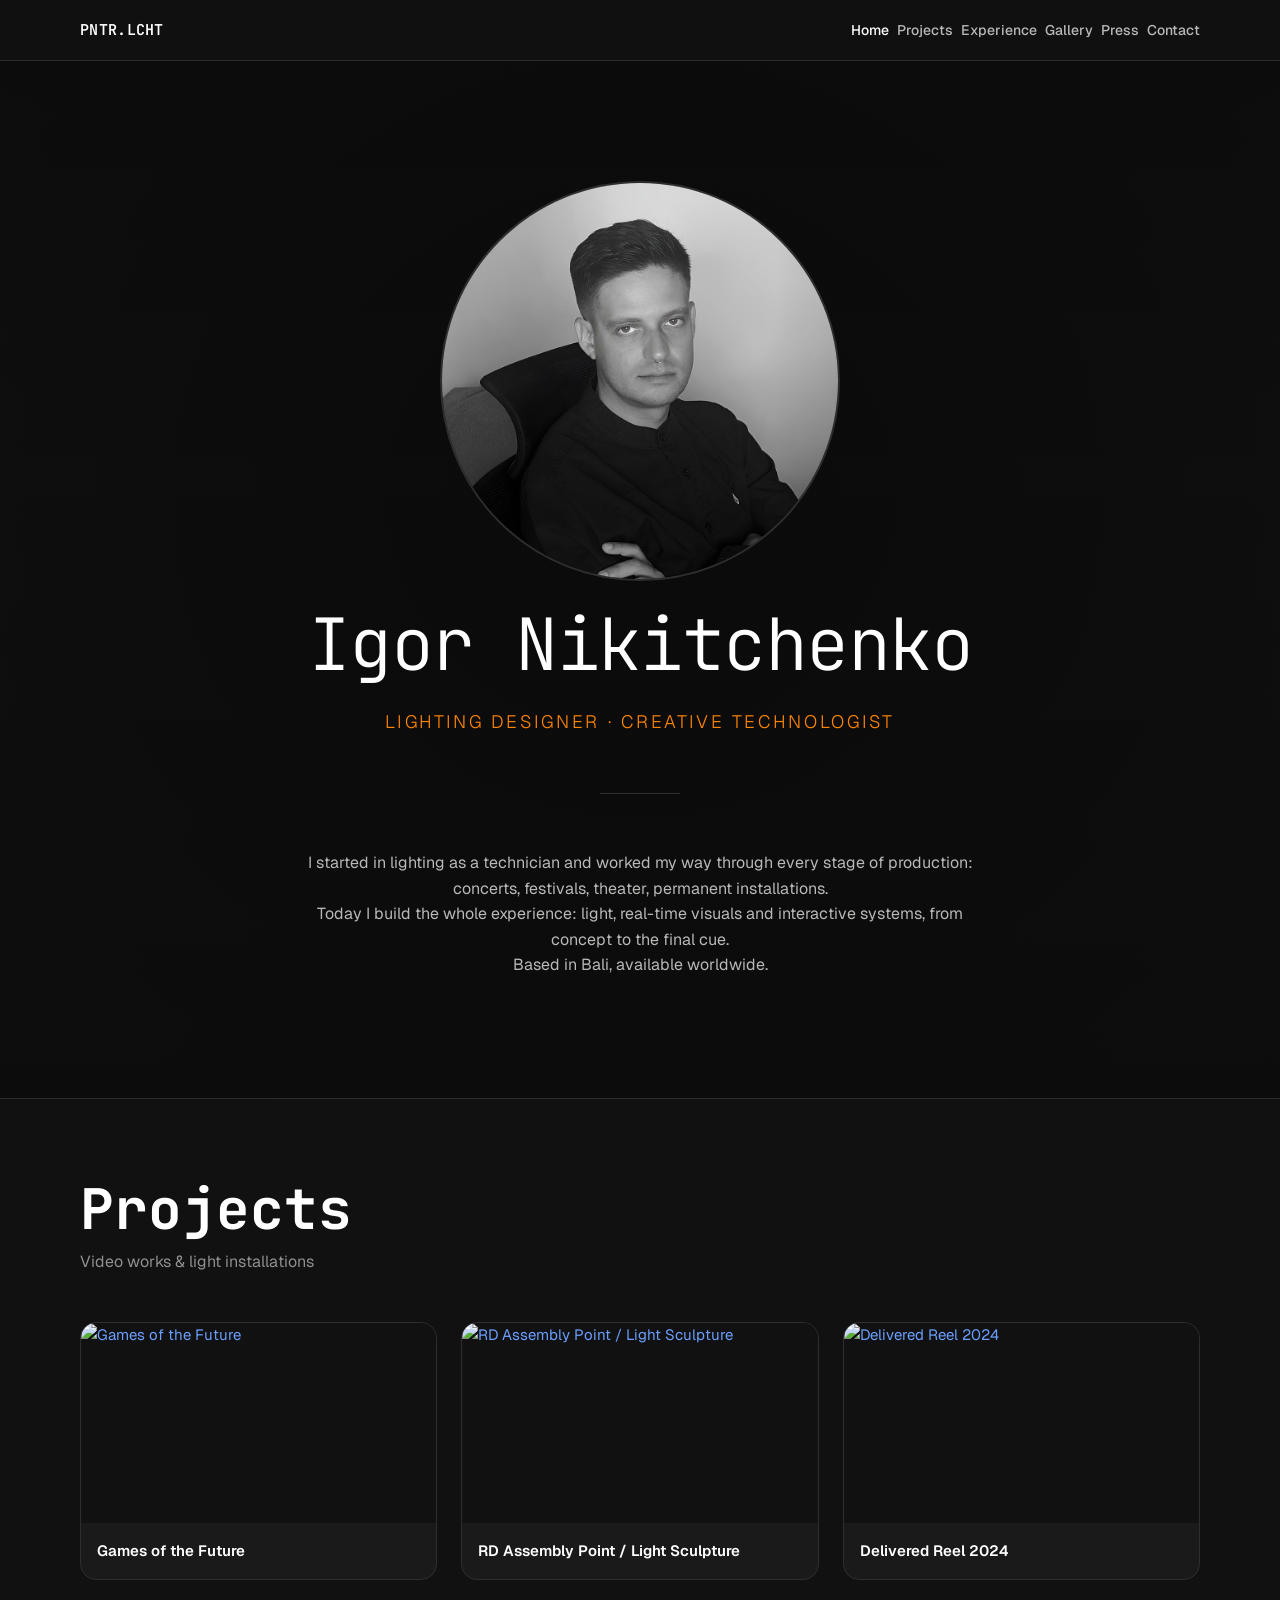
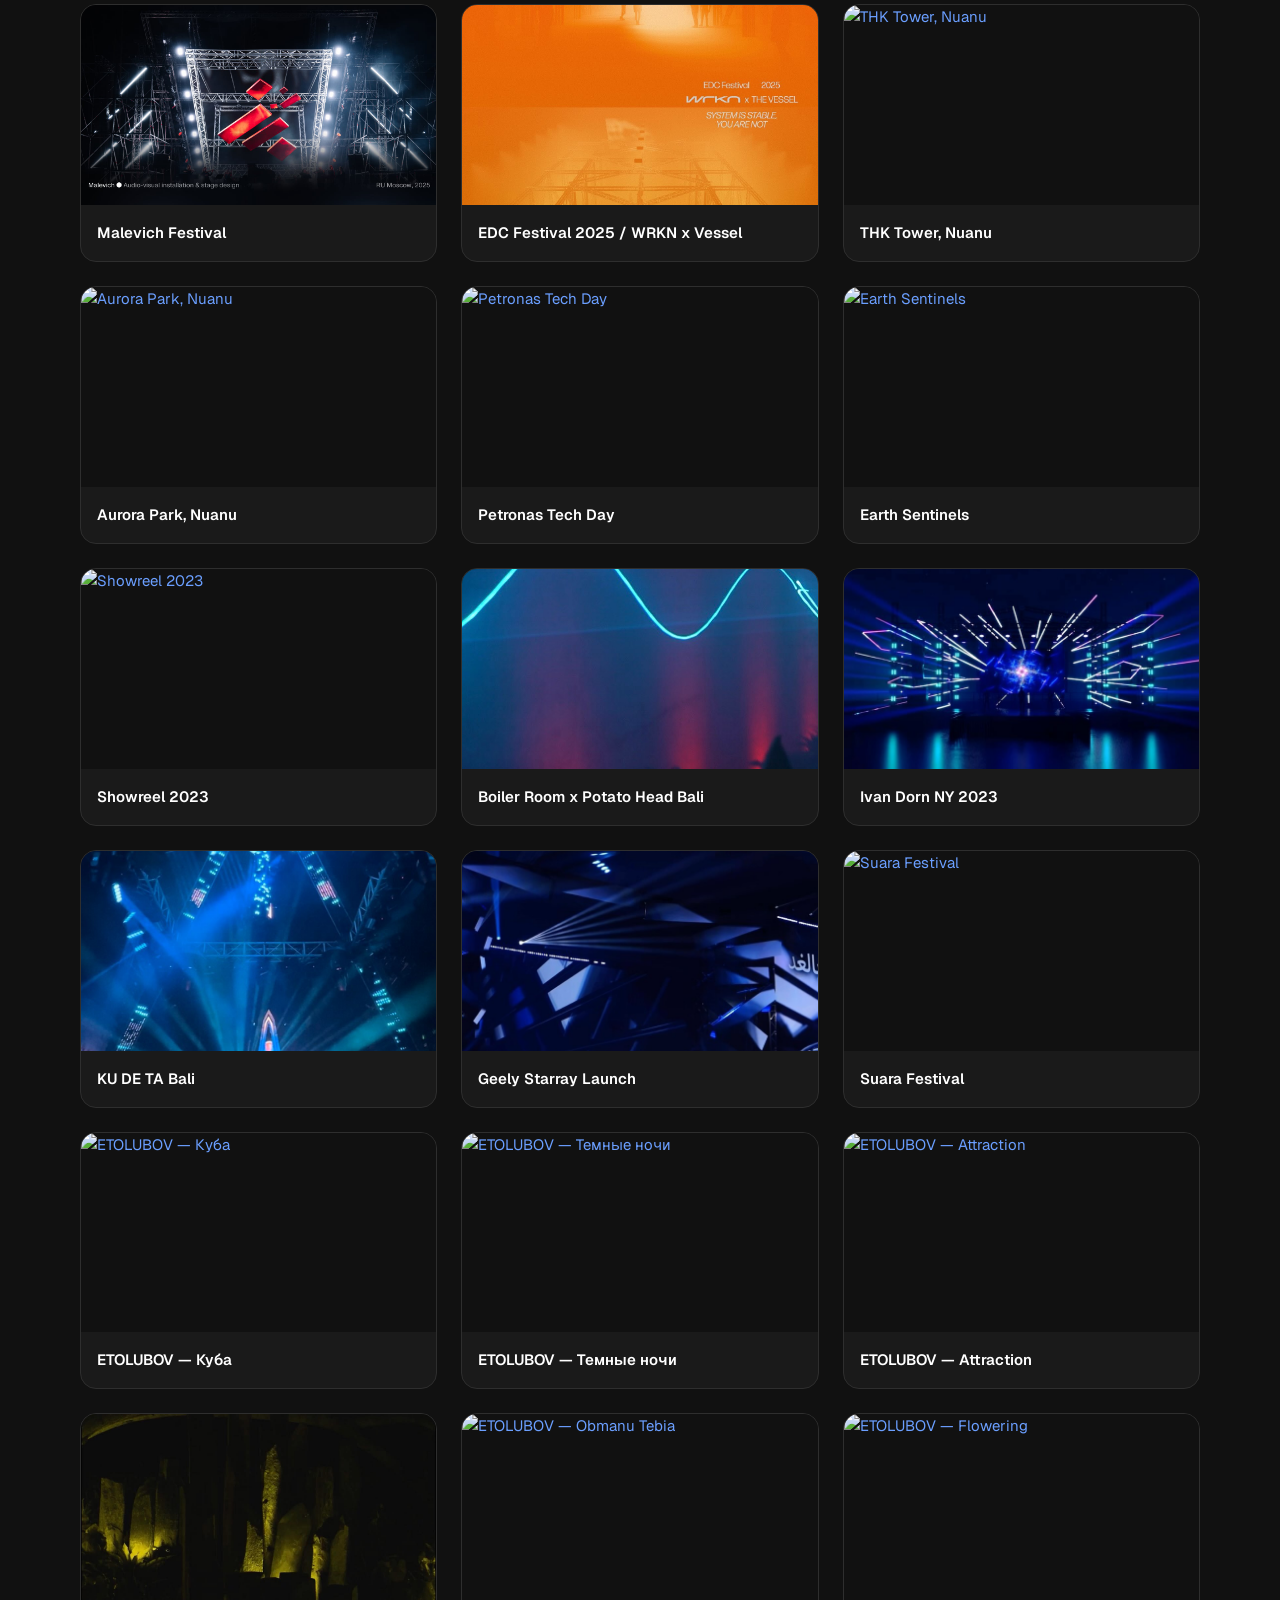
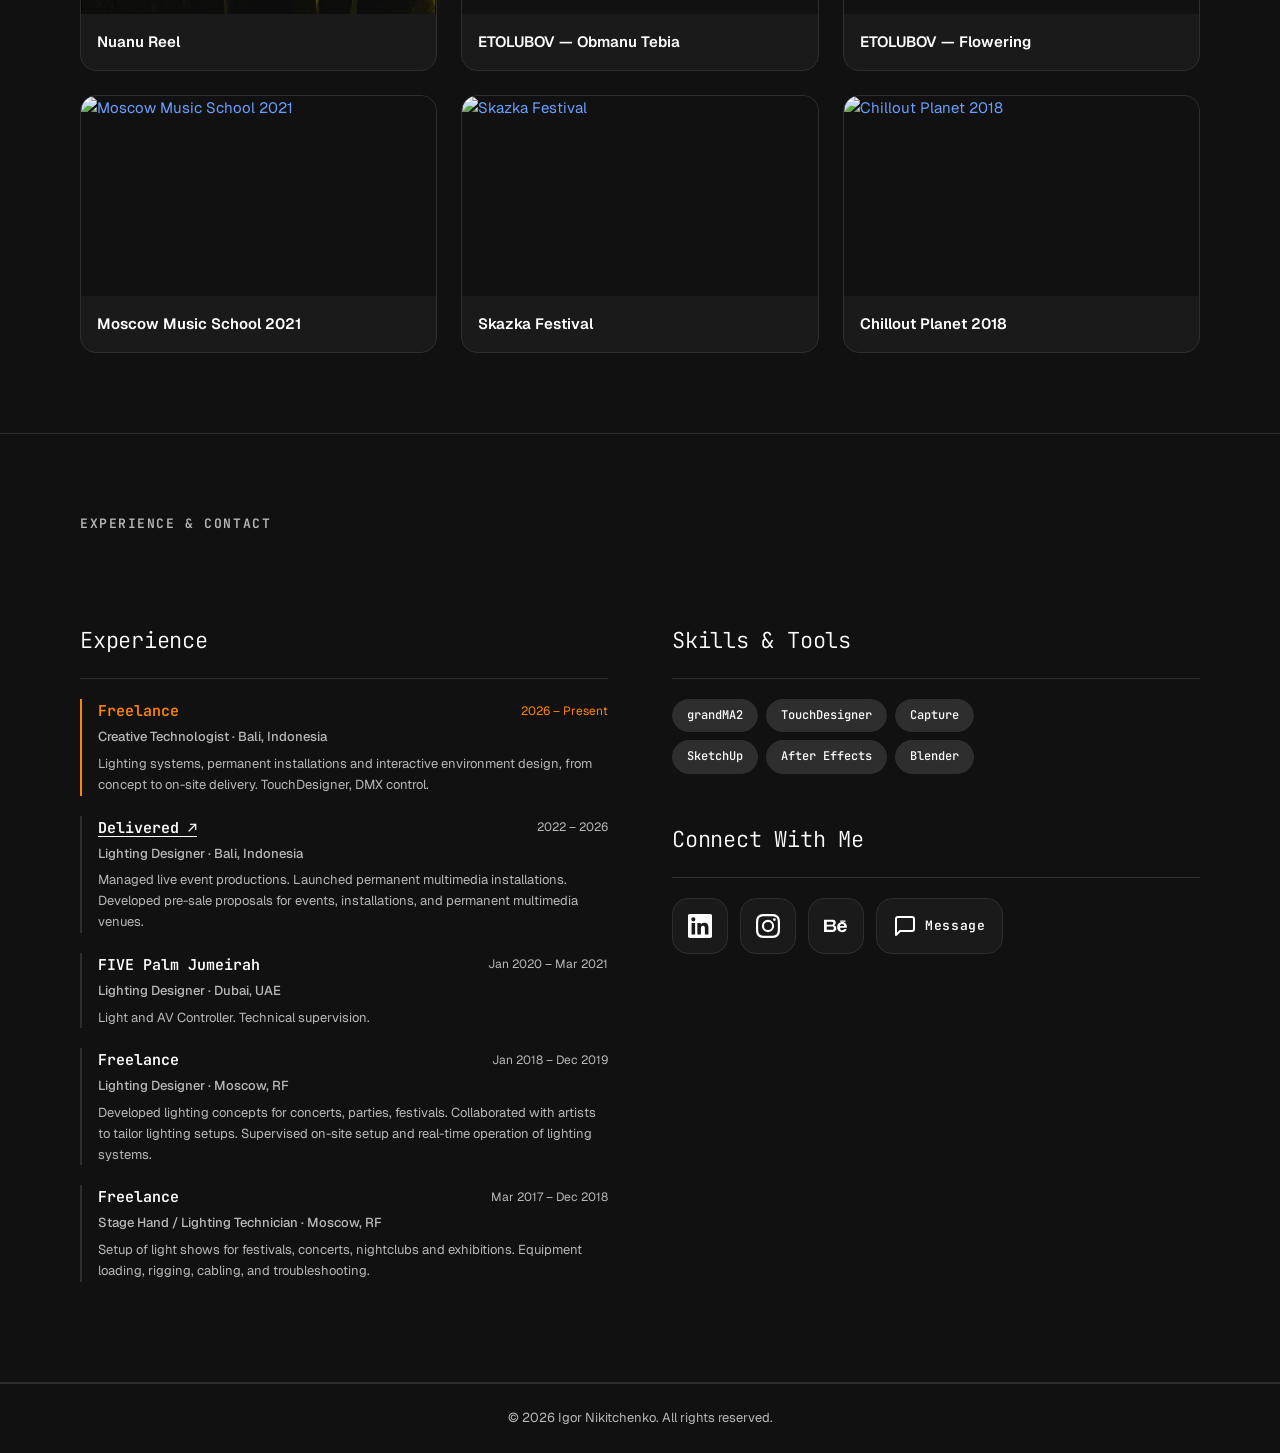
==== index.html @ ebae6ff4 "Phones: orbiting three-dot menu button, smooth menu panel - menu button = the cursor's orange ring w" ====
<!DOCTYPE html>
<html lang="en">
<head>
  <meta charset="UTF-8" />
  <meta name="viewport" content="width=device-width, initial-scale=1.0" />
  <title>Igor Nikitchenko — Lighting Designer &amp; Creative Technologist</title>
  <meta name="description" content="Portfolio of Igor Nikitchenko — Lighting Designer and Creative Technologist working across lighting, real-time visuals and permanent media installations." />
  <link rel="stylesheet" href="style.css?v=19" />
  <script src="page-transition.js?v=7"></script>
  <script data-goatcounter="https://pntrlcht.goatcounter.com/count"
          async src="//gc.zgo.at/count.js"></script>
</head>
<body>

<nav>
  <div class="container nav-inner">
    <span class="nav-logo">PNTR.LCHT</span>
    <button class="nav-toggle" aria-label="Menu" onclick="document.querySelector('.nav-links').classList.toggle('open')">
      <span></span><span></span><span></span>
    </button>
    <ul class="nav-links">
      <li><a href="#home" class="active" onclick="document.querySelector('.nav-links').classList.remove('open')">Home</a></li>
      <li><a href="#projects" onclick="document.querySelector('.nav-links').classList.remove('open')">Projects</a></li>
      <li><a href="#experience" onclick="document.querySelector('.nav-links').classList.remove('open')">Experience</a></li>
      <li><a href="gallery.html">Gallery</a></li>
      <li><a href="press.html">Press</a></li>
      <li><a href="#contact" onclick="document.querySelector('.nav-links').classList.remove('open')">Contact</a></li>
    </ul>
  </div>
</nav>

<!-- HERO -->
<section class="hero" id="home">
  <div class="hero-bg" id="hero-bg" aria-hidden="true"></div>
  <div class="hero-overlay" aria-hidden="true"></div>
  <div class="container">
    <div class="hero-content">
      <img class="hero-avatar" src="portrait.jpg" alt="Igor Nikitchenko" />
      <h1>Igor Nikitchenko</h1>
      <p class="hero-subtitle">Lighting Designer · Creative Technologist</p>
      <div class="hero-sep"></div>
      <p class="hero-bio">I started in lighting as a technician and worked my way through every stage of production: concerts, festivals, theater, permanent installations.<br />Today I build the whole experience: light, real-time visuals and interactive systems, from concept to the final cue.<br />Based in Bali, available worldwide.</p>
    </div>
  </div>
</section>

<!-- PROJECTS -->
<section class="section" id="projects">
  <div class="container">
    <div class="projects-header">
      <h2>Projects</h2>
      <p>Video works &amp; light installations</p>
    </div>
    <div class="projects-grid">



      <a class="project-card" href="https://youtu.be/rGy6puYH-Pc" target="_blank" rel="noopener">
        <div class="project-thumb">
          <img src="https://img.youtube.com/vi/rGy6puYH-Pc/hqdefault.jpg" alt="Games of the Future" loading="lazy" />
          <div class="play-icon"><svg width="40" height="40" viewBox="0 0 40 40" fill="none"><circle cx="20" cy="20" r="20" fill="rgba(255,255,255,0.15)"/><polygon points="16,13 30,20 16,27" fill="white"/></svg></div>
        </div>
        <div class="project-info"><span class="project-title">Games of the Future</span></div>
      </a>



      <div class="multi-wrap">
        <a class="project-card multi-card" id="multi-rd" href="#" onclick="return false;">
          <div class="project-thumb">
            <img src="https://img.youtube.com/vi/orcEN3cGi6g/hqdefault.jpg" alt="RD Assembly Point / Light Sculpture" loading="lazy" />
            <div class="play-icon"><svg width="40" height="40" viewBox="0 0 40 40" fill="none"><circle cx="20" cy="20" r="20" fill="rgba(255,255,255,0.15)"/><polygon points="16,13 30,20 16,27" fill="white"/></svg></div>
          </div>
          <div class="project-info"><span class="project-title">RD Assembly Point / Light Sculpture</span></div>
        </a>
        <div class="multi-popup" id="popup-rd">
          <a href="https://youtu.be/orcEN3cGi6g" target="_blank" rel="noopener"><img src="https://img.youtube.com/vi/orcEN3cGi6g/hqdefault.jpg" alt="" />RD Assembly Point ↗</a>
          <a href="https://www.instagram.com/stories/highlights/18398306191188387/" target="_blank" rel="noopener"><img src="photos/ig-1.jpg" alt="" />Light Sculpture ↗</a>
        </div>
      </div>



      <a class="project-card" href="https://youtu.be/OjmpBuoBJNc" target="_blank" rel="noopener">
        <div class="project-thumb">
          <img src="https://img.youtube.com/vi/OjmpBuoBJNc/hqdefault.jpg" alt="Delivered Reel 2024" loading="lazy" />
          <div class="play-icon"><svg width="40" height="40" viewBox="0 0 40 40" fill="none"><circle cx="20" cy="20" r="20" fill="rgba(255,255,255,0.15)"/><polygon points="16,13 30,20 16,27" fill="white"/></svg></div>
        </div>
        <div class="project-info"><span class="project-title">Delivered Reel 2024</span></div>
      </a>


      <a class="project-card" href="https://vimeo.com/1183741090" target="_blank" rel="noopener">
        <div class="project-thumb">
          <img src="photos/vimeo-malevich.jpg" alt="Malevich Festival" loading="lazy" />
          <div class="play-icon"><svg width="40" height="40" viewBox="0 0 40 40" fill="none"><circle cx="20" cy="20" r="20" fill="rgba(255,255,255,0.15)"/><polygon points="16,13 30,20 16,27" fill="white"/></svg></div>
        </div>
        <div class="project-info"><span class="project-title">Malevich Festival</span></div>
      </a>



      <div class="multi-wrap">
        <a class="project-card multi-card" id="multi-edc" href="#" onclick="return false;">
          <div class="project-thumb">
            <img src="photos/ig-1.jpg" alt="EDC Festival 2025" loading="lazy" />
          </div>
          <div class="project-info"><span class="project-title">EDC Festival 2025 / WRKN x Vessel</span></div>
        </a>
        <div class="multi-popup" id="popup-edc">
          <a href="https://www.instagram.com/p/DN739C6jCpX/" target="_blank" rel="noopener"><img src="photos/ig-1.jpg" alt="" />EDC Festival 2025 ↗</a>
          <a href="https://www.instagram.com/p/DLj1Y_oMjzl/" target="_blank" rel="noopener"><img src="photos/ig-2.jpg" alt="" />WRKN x Vessel ↗</a>
        </div>
      </div>






      <a class="project-card" href="https://youtu.be/EW0PjI9GtzE" target="_blank" rel="noopener">
        <div class="project-thumb">
          <img src="https://img.youtube.com/vi/EW0PjI9GtzE/hqdefault.jpg" alt="THK Tower, Nuanu" loading="lazy" />
          <div class="play-icon"><svg width="40" height="40" viewBox="0 0 40 40" fill="none"><circle cx="20" cy="20" r="20" fill="rgba(255,255,255,0.15)"/><polygon points="16,13 30,20 16,27" fill="white"/></svg></div>
        </div>
        <div class="project-info"><span class="project-title">THK Tower, Nuanu</span></div>
      </a>



      <a class="project-card" href="https://youtu.be/aDxu-7sTRS8" target="_blank" rel="noopener">
        <div class="project-thumb">
          <img src="https://img.youtube.com/vi/aDxu-7sTRS8/hqdefault.jpg" alt="Aurora Park, Nuanu" loading="lazy" />
          <div class="play-icon"><svg width="40" height="40" viewBox="0 0 40 40" fill="none"><circle cx="20" cy="20" r="20" fill="rgba(255,255,255,0.15)"/><polygon points="16,13 30,20 16,27" fill="white"/></svg></div>
        </div>
        <div class="project-info"><span class="project-title">Aurora Park, Nuanu</span></div>
      </a>



      <a class="project-card" href="https://youtu.be/3XSc8BGTjR8" target="_blank" rel="noopener">
        <div class="project-thumb">
          <img src="https://img.youtube.com/vi/3XSc8BGTjR8/hqdefault.jpg" alt="Petronas Tech Day" loading="lazy" />
          <div class="play-icon"><svg width="40" height="40" viewBox="0 0 40 40" fill="none"><circle cx="20" cy="20" r="20" fill="rgba(255,255,255,0.15)"/><polygon points="16,13 30,20 16,27" fill="white"/></svg></div>
        </div>
        <div class="project-info"><span class="project-title">Petronas Tech Day</span></div>
      </a>



      <a class="project-card" href="https://youtu.be/hVk1xUrqF6U" target="_blank" rel="noopener">
        <div class="project-thumb">
          <img src="https://img.youtube.com/vi/hVk1xUrqF6U/hqdefault.jpg" alt="Earth Sentinels" loading="lazy" />
          <div class="play-icon"><svg width="40" height="40" viewBox="0 0 40 40" fill="none"><circle cx="20" cy="20" r="20" fill="rgba(255,255,255,0.15)"/><polygon points="16,13 30,20 16,27" fill="white"/></svg></div>
        </div>
        <div class="project-info"><span class="project-title">Earth Sentinels</span></div>
      </a>



      <a class="project-card" href="https://youtu.be/9ac_Q5i9ttY" target="_blank" rel="noopener">
        <div class="project-thumb">
          <img src="https://img.youtube.com/vi/9ac_Q5i9ttY/maxresdefault.jpg" alt="Showreel 2023" loading="lazy" />
          <div class="play-icon"><svg width="40" height="40" viewBox="0 0 40 40" fill="none"><circle cx="20" cy="20" r="20" fill="rgba(255,255,255,0.15)"/><polygon points="16,13 30,20 16,27" fill="white"/></svg></div>
        </div>
        <div class="project-info"><span class="project-title">Showreel 2023</span></div>
      </a>


      <a class="project-card" href="https://www.instagram.com/p/CxaSwq5oiLt/" target="_blank" rel="noopener">
        <div class="project-thumb">
          <img src="photos/ig-post4.jpg" alt="Boiler Room x Potato Head Bali" loading="lazy" />
        </div>
        <div class="project-info"><span class="project-title">Boiler Room x Potato Head Bali</span></div>
      </a>


      <a class="project-card" href="https://www.instagram.com/p/C1cdm_7vCA2/" target="_blank" rel="noopener">
        <div class="project-thumb">
          <img src="photos/ig-post5.jpg" alt="Ivan Dorn NY 2023" loading="lazy" />
        </div>
        <div class="project-info"><span class="project-title">Ivan Dorn NY 2023</span></div>
      </a>


      <a class="project-card" href="https://www.instagram.com/reels/CyNOu9LoCsf/" target="_blank" rel="noopener">
        <div class="project-thumb">
          <img src="photos/ig-reel1.jpg" alt="KU DE TA Bali" loading="lazy" />
        </div>
        <div class="project-info"><span class="project-title">KU DE TA Bali</span></div>
      </a>


      <a class="project-card" href="https://www.instagram.com/p/C07pc19CjKZ/" target="_blank" rel="noopener">
        <div class="project-thumb">
          <img src="photos/ig-post3.jpg" alt="Geely Starray Launch" loading="lazy" />
        </div>
        <div class="project-info"><span class="project-title">Geely Starray Launch</span></div>
      </a>






      <a class="project-card" href="https://youtu.be/GUa-sJiNjIM" target="_blank" rel="noopener">
        <div class="project-thumb">
          <img src="https://img.youtube.com/vi/GUa-sJiNjIM/hqdefault.jpg" alt="Suara Festival" loading="lazy" />
          <div class="play-icon"><svg width="40" height="40" viewBox="0 0 40 40" fill="none"><circle cx="20" cy="20" r="20" fill="rgba(255,255,255,0.15)"/><polygon points="16,13 30,20 16,27" fill="white"/></svg></div>
        </div>
        <div class="project-info"><span class="project-title">Suara Festival</span></div>
      </a>



      <a class="project-card" href="https://youtu.be/cfemfuR-9ik" target="_blank" rel="noopener">
        <div class="project-thumb">
          <img src="https://img.youtube.com/vi/cfemfuR-9ik/hqdefault.jpg" alt="ETOLUBOV — Куба" loading="lazy" />
          <div class="play-icon"><svg width="40" height="40" viewBox="0 0 40 40" fill="none"><circle cx="20" cy="20" r="20" fill="rgba(255,255,255,0.15)"/><polygon points="16,13 30,20 16,27" fill="white"/></svg></div>
        </div>
        <div class="project-info"><span class="project-title">ETOLUBOV — Куба</span></div>
      </a>



      <a class="project-card" href="https://youtu.be/V3FTaMeKtE4" target="_blank" rel="noopener">
        <div class="project-thumb">
          <img src="https://img.youtube.com/vi/V3FTaMeKtE4/hqdefault.jpg" alt="ETOLUBOV — Темные ночи" loading="lazy" />
          <div class="play-icon"><svg width="40" height="40" viewBox="0 0 40 40" fill="none"><circle cx="20" cy="20" r="20" fill="rgba(255,255,255,0.15)"/><polygon points="16,13 30,20 16,27" fill="white"/></svg></div>
        </div>
        <div class="project-info"><span class="project-title">ETOLUBOV — Темные ночи</span></div>
      </a>



      <a class="project-card" href="https://youtu.be/UTZzSDUGtg4" target="_blank" rel="noopener">
        <div class="project-thumb">
          <img src="https://img.youtube.com/vi/UTZzSDUGtg4/hqdefault.jpg" alt="ETOLUBOV — Attraction" loading="lazy" />
          <div class="play-icon"><svg width="40" height="40" viewBox="0 0 40 40" fill="none"><circle cx="20" cy="20" r="20" fill="rgba(255,255,255,0.15)"/><polygon points="16,13 30,20 16,27" fill="white"/></svg></div>
        </div>
        <div class="project-info"><span class="project-title">ETOLUBOV — Attraction</span></div>
      </a>



      <a class="project-card" href="https://www.instagram.com/nuanucreativecity/reel/DITLPETzJzW/" target="_blank" rel="noopener">
        <div class="project-thumb">
          <img src="photos/nuanu-reel.jpg" alt="Nuanu Reel" loading="lazy" />
        </div>
        <div class="project-info"><span class="project-title">Nuanu Reel</span></div>
      </a>


      <a class="project-card" href="https://youtu.be/COS3N0E6UbM" target="_blank" rel="noopener">
        <div class="project-thumb">
          <img src="https://img.youtube.com/vi/COS3N0E6UbM/hqdefault.jpg" alt="ETOLUBOV — Obmanu Tebia" loading="lazy" />
          <div class="play-icon"><svg width="40" height="40" viewBox="0 0 40 40" fill="none"><circle cx="20" cy="20" r="20" fill="rgba(255,255,255,0.15)"/><polygon points="16,13 30,20 16,27" fill="white"/></svg></div>
        </div>
        <div class="project-info"><span class="project-title">ETOLUBOV — Obmanu Tebia</span></div>
      </a>


      <a class="project-card" href="https://youtu.be/O4YKgBGB_C0" target="_blank" rel="noopener">
        <div class="project-thumb">
          <img src="https://img.youtube.com/vi/O4YKgBGB_C0/hqdefault.jpg" alt="ETOLUBOV — Flowering" loading="lazy" />
          <div class="play-icon"><svg width="40" height="40" viewBox="0 0 40 40" fill="none"><circle cx="20" cy="20" r="20" fill="rgba(255,255,255,0.15)"/><polygon points="16,13 30,20 16,27" fill="white"/></svg></div>
        </div>
        <div class="project-info"><span class="project-title">ETOLUBOV — Flowering</span></div>
      </a>


      <a class="project-card" href="https://youtu.be/CUbStlxX5RM" target="_blank" rel="noopener">
        <div class="project-thumb">
          <img src="https://img.youtube.com/vi/CUbStlxX5RM/hqdefault.jpg" alt="Moscow Music School 2021" loading="lazy" />
          <div class="play-icon"><svg width="40" height="40" viewBox="0 0 40 40" fill="none"><circle cx="20" cy="20" r="20" fill="rgba(255,255,255,0.15)"/><polygon points="16,13 30,20 16,27" fill="white"/></svg></div>
        </div>
        <div class="project-info"><span class="project-title">Moscow Music School 2021</span></div>
      </a>


      <a class="project-card" href="https://youtu.be/GScJS1OI_uQ" target="_blank" rel="noopener">
        <div class="project-thumb">
          <img src="https://img.youtube.com/vi/GScJS1OI_uQ/hqdefault.jpg" alt="Skazka Festival" loading="lazy" />
          <div class="play-icon"><svg width="40" height="40" viewBox="0 0 40 40" fill="none"><circle cx="20" cy="20" r="20" fill="rgba(255,255,255,0.15)"/><polygon points="16,13 30,20 16,27" fill="white"/></svg></div>
        </div>
        <div class="project-info"><span class="project-title">Skazka Festival</span></div>
      </a>


      <a class="project-card" href="https://youtu.be/O2IdJkeZZ7s" target="_blank" rel="noopener">
        <div class="project-thumb">
          <img src="https://img.youtube.com/vi/O2IdJkeZZ7s/hqdefault.jpg" alt="Chillout Planet 2018" loading="lazy" />
          <div class="play-icon"><svg width="40" height="40" viewBox="0 0 40 40" fill="none"><circle cx="20" cy="20" r="20" fill="rgba(255,255,255,0.15)"/><polygon points="16,13 30,20 16,27" fill="white"/></svg></div>
        </div>
        <div class="project-info"><span class="project-title">Chillout Planet 2018</span></div>
      </a>

    
    </div>
  </div>
</section>

<!-- CONTACT & CV -->
<section class="section" id="experience">
  <div class="container">
    <p class="section-title">Experience &amp; Contact</p>
    <div class="cv-grid">

      <!-- Left: Experience + Education + Languages -->
      <div>
        <p class="cv-section-label">Experience</p>
        <div class="cv-sep"></div>

        <div class="job current">
          <div class="job-header">
            <span class="job-name">Freelance</span>
            <span class="job-date">2026 – Present</span>
          </div>
          <p class="job-role">Creative Technologist · Bali, Indonesia</p>
          <p class="job-desc">Lighting systems, permanent installations and interactive environment design, from concept to on-site delivery. TouchDesigner, DMX control.</p>
        </div>

        <div class="job">
          <div class="job-header">
            <a class="job-name job-link" href="https://www.delivered.global/" target="_blank" rel="noopener">Delivered ↗</a>
            <span class="job-date">2022 – 2026</span>
          </div>
          <p class="job-role">Lighting Designer · Bali, Indonesia</p>
          <p class="job-desc">Managed live event productions. Launched permanent multimedia installations. Developed pre-sale proposals for events, installations, and permanent multimedia venues.</p>
        </div>

        <div class="job">
          <div class="job-header">
            <span class="job-name">FIVE Palm Jumeirah</span>
            <span class="job-date">Jan 2020 – Mar 2021</span>
          </div>
          <p class="job-role">Lighting Designer · Dubai, UAE</p>
          <p class="job-desc">Light and AV Controller. Technical supervision.</p>
        </div>

        <div class="job">
          <div class="job-header">
            <span class="job-name">Freelance</span>
            <span class="job-date">Jan 2018 – Dec 2019</span>
          </div>
          <p class="job-role">Lighting Designer · Moscow, RF</p>
          <p class="job-desc">Developed lighting concepts for concerts, parties, festivals. Collaborated with artists to tailor lighting setups. Supervised on-site setup and real-time operation of lighting systems.</p>
        </div>

        <div class="job">
          <div class="job-header">
            <span class="job-name">Freelance</span>
            <span class="job-date">Mar 2017 – Dec 2018</span>
          </div>
          <p class="job-role">Stage Hand / Lighting Technician · Moscow, RF</p>
          <p class="job-desc">Setup of light shows for festivals, concerts, nightclubs and exhibitions. Equipment loading, rigging, cabling, and troubleshooting.</p>
        </div>

      </div>

      <!-- Right: Skills + Connect -->
      <div>
        <p class="cv-section-label">Skills &amp; Tools</p>
        <div class="cv-sep"></div>
        <div class="skills-row">
          <span class="skill-tag">grandMA2</span>
          <span class="skill-tag">TouchDesigner</span>
          <span class="skill-tag">Capture</span>
        </div>
        <div class="skills-row">
          <span class="skill-tag">SketchUp</span>
          <span class="skill-tag">After Effects</span>
          <span class="skill-tag">Blender</span>
        </div>

        <div id="contact" style="margin-top: 48px;">
          <p class="cv-section-label">Connect With Me</p>
          <div class="cv-sep"></div>
          <div class="social-row">
            <a class="social-icon-btn" href="https://www.linkedin.com/in/igor-nikitchenko-499504264" target="_blank" rel="noopener" aria-label="LinkedIn">
              <svg width="24" height="24" viewBox="0 0 24 24" fill="currentColor"><path d="M20.447 20.452h-3.554v-5.569c0-1.328-.027-3.037-1.852-3.037-1.853 0-2.136 1.445-2.136 2.939v5.667H9.351V9h3.414v1.561h.046c.477-.9 1.637-1.85 3.37-1.85 3.601 0 4.267 2.37 4.267 5.455v6.286zM5.337 7.433a2.062 2.062 0 0 1-2.063-2.065 2.064 2.064 0 1 1 2.063 2.065zm1.782 13.019H3.555V9h3.564v11.452zM22.225 0H1.771C.792 0 0 .774 0 1.729v20.542C0 23.227.792 24 1.771 24h20.451C23.2 24 24 23.227 24 22.271V1.729C24 .774 23.2 0 22.222 0h.003z"/></svg>
            </a>
            <a class="social-icon-btn" href="https://www.instagram.com/pentura666/" target="_blank" rel="noopener" aria-label="Instagram">
              <svg width="24" height="24" viewBox="0 0 24 24" fill="currentColor"><path d="M12 2.163c3.204 0 3.584.012 4.85.07 3.252.148 4.771 1.691 4.919 4.919.058 1.265.069 1.645.069 4.849 0 3.205-.012 3.584-.069 4.849-.149 3.225-1.664 4.771-4.919 4.919-1.266.058-1.644.07-4.85.07-3.204 0-3.584-.012-4.849-.07-3.26-.149-4.771-1.699-4.919-4.92-.058-1.265-.07-1.644-.07-4.849 0-3.204.013-3.583.07-4.849.149-3.227 1.664-4.771 4.919-4.919 1.266-.057 1.645-.069 4.849-.069zM12 0C8.741 0 8.333.014 7.053.072 2.695.272.273 2.69.073 7.052.014 8.333 0 8.741 0 12c0 3.259.014 3.668.072 4.948.2 4.358 2.618 6.78 6.98 6.98C8.333 23.986 8.741 24 12 24c3.259 0 3.668-.014 4.948-.072 4.354-.2 6.782-2.618 6.979-6.98.059-1.28.073-1.689.073-4.948 0-3.259-.014-3.667-.072-4.947-.196-4.354-2.617-6.78-6.979-6.98C15.668.014 15.259 0 12 0zm0 5.838a6.162 6.162 0 1 0 0 12.324 6.162 6.162 0 0 0 0-12.324zM12 16a4 4 0 1 1 0-8 4 4 0 0 1 0 8zm6.406-11.845a1.44 1.44 0 1 0 0 2.881 1.44 1.44 0 0 0 0-2.881z"/></svg>
            </a>
            <a class="social-icon-btn" href="https://www.behance.net/pentura" target="_blank" rel="noopener" aria-label="Behance">
              <svg width="24" height="24" viewBox="0 0 24 24" fill="currentColor"><path d="M7.799 5.698c.589 0 1.12.051 1.606.156.486.102.9.273 1.241.507.342.235.611.546.801.938.188.387.281.871.281 1.443 0 .619-.141 1.137-.421 1.551-.284.413-.7.751-1.255 1.014.756.218 1.317.601 1.689 1.146.371.547.557 1.205.557 1.975 0 .623-.12 1.161-.357 1.612-.24.454-.564.821-.973 1.114-.408.291-.876.507-1.399.65-.518.142-1.063.213-1.629.213H0V5.7zm-.13 4.953c.485 0 .885-.121 1.198-.346.313-.225.467-.594.467-1.094 0-.282-.05-.51-.151-.682a1.115 1.115 0 0 0-.413-.412 1.732 1.732 0 0 0-.595-.211 4.139 4.139 0 0 0-.706-.06H2.751v2.805zm.15 5.183c.267 0 .521-.025.762-.078.243-.054.456-.142.642-.262.183-.121.328-.286.439-.495.111-.21.165-.473.165-.794 0-.628-.18-1.073-.533-1.341-.359-.265-.83-.396-1.418-.396H2.751v3.366zM16.59 15.65c.39.371.953.553 1.687.553.526 0 .98-.131 1.36-.395.379-.265.61-.546.696-.84h2.353c-.376 1.169-.954 2-1.728 2.499-.78.502-1.718.751-2.822.751-.764 0-1.456-.124-2.07-.367a4.413 4.413 0 0 1-1.563-1.044c-.428-.452-.756-.991-.988-1.621a5.847 5.847 0 0 1-.345-2.07c0-.726.117-1.395.351-2.018a4.687 4.687 0 0 1 1.005-1.621 4.7 4.7 0 0 1 1.563-1.067c.601-.259 1.279-.387 2.027-.387.838 0 1.564.161 2.181.488a4.43 4.43 0 0 1 1.524 1.293c.398.535.684 1.142.859 1.818.18.683.241 1.39.205 2.132h-6.828c0 .76.259 1.484.648 1.855zm2.99-5.07c-.31-.339-.83-.526-1.474-.526-.42 0-.768.071-1.045.213-.276.142-.5.319-.665.524a1.81 1.81 0 0 0-.349.65 3.16 3.16 0 0 0-.108.524h4.236c-.071-.654-.292-1.046-.595-1.385zm-3.39-4.073h5.396v1.32h-5.396z"/></svg>
            </a>
            <button class="social-icon-btn cv-btn" id="contact-btn" aria-label="Leave a message">
              <svg width="24" height="24" viewBox="0 0 24 24" fill="none" stroke="currentColor" stroke-width="2" stroke-linecap="round" stroke-linejoin="round"><path d="M21 15a2 2 0 0 1-2 2H7l-4 4V5a2 2 0 0 1 2-2h14a2 2 0 0 1 2 2z"></path></svg>
              <span>Message</span>
            </button>
          </div>

          <!-- Contact Form Modal -->
          <div class="contact-modal" id="contact-modal">
            <div class="contact-overlay" id="contact-overlay"></div>
            <div class="contact-form-wrap">
              <button class="contact-close" id="contact-close">&times;</button>
              <p class="cv-section-label" style="margin-bottom:16px;">Leave a Message</p>
              <form action="https://formspree.io/f/maqvdgja" method="POST" id="contact-form">
                <input type="text" name="name" placeholder="Your name" required />
                <input type="email" name="email" placeholder="Your email" required />
                <textarea name="message" placeholder="Your message" rows="4" required></textarea>
                <label class="cv-checkbox"><input type="checkbox" name="request_cv" value="yes" /> I'd like to receive your CV</label>
                <button type="submit" class="contact-submit">Send Message</button>
              </form>
              <p class="contact-success" id="contact-success" style="display:none;">Message sent! I'll get back to you soon.</p>
            </div>
          </div>
        </div>
      </div>

    </div>
  </div>
</section>

<footer>
  <div class="container">
    <p>© 2026 Igor Nikitchenko. All rights reserved.</p>
  </div>
</footer>

<script>
/* hero background: live photo-wall of gallery photos, grayscale until hover,
   fully tiles the hero and slowly auto-cycles tiles over time */
(function() {
  var bg = document.getElementById('hero-bg');
  if (!bg) return;
  var repo = 'Pentura666/Portfolio';
  var imageExts = ['jpg', 'jpeg', 'png', 'webp', 'gif'];

  function shuffle(a) {
    for (var i = a.length - 1; i > 0; i--) {
      var j = Math.floor(Math.random() * (i + 1));
      var t = a[i]; a[i] = a[j]; a[j] = t;
    }
    return a;
  }

  var spanClasses = ['s-wide', 's-tall', 's-big'];
  /* mostly 1x1, sprinkle bigger tiles for a masonry feel */
  function randSpan() {
    var r = Math.random();
    if (r < 0.60) return '';
    if (r < 0.78) return 's-wide';
    if (r < 0.92) return 's-tall';
    return 's-big';
  }
  function applySpan(item) {
    item.classList.remove('s-wide', 's-tall', 's-big');
    var c = randSpan();
    if (c) item.classList.add(c);
  }

  fetch('https://api.github.com/repos/' + repo + '/contents/photos')
    .then(function(r) { return r.json(); })
    .then(function(files) {
      var names = files
        .filter(function(f) {
          var ext = f.name.split('.').pop().toLowerCase();
          return imageExts.indexOf(ext) !== -1;
        })
        .map(function(f) { return f.name; });
      if (!names.length) return;
      shuffle(names);

      /* enough tiles to overflow-fill the hero on wide screens (clipped) */
      var hero = bg.parentElement;
      var cell = window.innerWidth <= 700 ? 124 : 176;
      var cols = Math.ceil(window.innerWidth / cell);
      var rows = Math.ceil((hero.offsetHeight || 700) / cell) + 1;
      /* extra tiles: big/wide/tall spans eat space, dense flow needs surplus */
      var count = Math.ceil(cols * rows * 1.5);

      var imgs = [];
      for (var i = 0; i < count; i++) {
        var item = document.createElement('div');
        item.className = 'hero-bg-item';
        applySpan(item);
        /* phase the float per tile so they drift out of sync */
        item.style.setProperty('--fdur', (13 + Math.random() * 11).toFixed(2) + 's');
        item.style.setProperty('--fdelay', (-Math.random() * 24).toFixed(2) + 's');
        var img = document.createElement('img');
        img.src = 'photos/' + names[i % names.length];
        img.alt = '';
        img.loading = 'lazy';
        item.appendChild(img);
        bg.appendChild(item);
        imgs.push({ item: item, img: img });
      }
      requestAnimationFrame(function() { bg.classList.add('loaded'); });

      /* slow auto-cycle: fade a random tile to a fresh random photo */
      var ni = 0;
      setInterval(function() {
        if (document.hidden) return;
        var slot = imgs[Math.floor(Math.random() * imgs.length)];
        if (slot.item.matches(':hover')) return;
        var name = names[ni++ % names.length];
        slot.item.style.opacity = '0';
        setTimeout(function() {
          slot.img.src = 'photos/' + name;
          slot.item.style.opacity = '1';
        }, 900);
      }, 2200);
    })
    .catch(function() {});
})();

document.addEventListener('click', function(e) {
  var nav = document.querySelector('.nav-links');
  var toggle = document.querySelector('.nav-toggle');
  if (nav && nav.classList.contains('open') && !nav.contains(e.target) && !toggle.contains(e.target)) {
    nav.classList.remove('open');
  }

  if (e.target.closest('.multi-popup')) return;

  var clickedCard = e.target.closest('.multi-card');
  if (clickedCard) {
    var wrap = clickedCard.closest('.multi-wrap');
    var popup = wrap.querySelector('.multi-popup');
    e.preventDefault();
    popup.classList.toggle('show');
    return;
  }

  document.querySelectorAll('.multi-popup.show').forEach(function(p) {
    p.classList.remove('show');
  });
});

var modal = document.getElementById('contact-modal');
var btn = document.getElementById('contact-btn');
var close = document.getElementById('contact-close');
var overlay = document.getElementById('contact-overlay');
var form = document.getElementById('contact-form');
var success = document.getElementById('contact-success');

btn.addEventListener('click', function() { modal.classList.add('open'); });
close.addEventListener('click', function() { modal.classList.remove('open'); });
overlay.addEventListener('click', function() { modal.classList.remove('open'); });

form.addEventListener('submit', function(e) {
  e.preventDefault();
  fetch(form.action, {
    method: 'POST',
    body: new FormData(form),
    headers: { 'Accept': 'application/json' }
  }).then(function(r) {
    if (r.ok) {
      form.style.display = 'none';
      success.style.display = 'block';
      setTimeout(function() {
        modal.classList.remove('open');
        form.style.display = 'flex';
        form.reset();
        success.style.display = 'none';
      }, 3000);
    }
  });
});
</script>
<script src="https://cdnjs.cloudflare.com/ajax/libs/three.js/r128/three.min.js"></script>
<script src="wave-bg.js?v=13"></script>
<script src="cursor.js?v=5"></script>
<script src="nav-menu.js?v=3"></script>
</body>
</html>
---- style.css ----
@import url('https://fonts.googleapis.com/css2?family=JetBrains+Mono:wght@300;400;500;600;700&display=swap');
@import url('https://fonts.googleapis.com/css2?family=Geist:wght@300;400;500;600;700&display=swap');

*, *::before, *::after { box-sizing: border-box; margin: 0; padding: 0; }

:root {
  --bg: #111111;
  --bg-card: #1A1A1A;
  --bg-secondary: #1A1A1A;
  --text: #FFFFFF;
  --text-muted: #B8B9B6;
  --primary: #FF8400;
  --accent: #6B9FFF;
  --border: #2E2E2E;
  --secondary: #2E2E2E;
  --radius: 16px;
  --font-primary: 'JetBrains Mono', monospace;
  --font-secondary: 'Geist', sans-serif;
}

html { scroll-behavior: smooth; }

body {
  background: var(--bg);
  color: var(--text);
  font-family: var(--font-secondary);
  font-size: 15px;
  line-height: 1.6;
  -webkit-font-smoothing: antialiased;
}

a { color: var(--accent); text-decoration: none; }
a:hover { opacity: 0.8; }

.container {
  max-width: 1200px;
  margin: 0 auto;
  padding: 0 40px;
}

/* NAV */
nav {
  position: sticky;
  top: 0;
  z-index: 100;
  background: rgba(17,17,17,0.92);
  backdrop-filter: blur(12px);
  border-bottom: 1px solid var(--border);
}

.nav-inner {
  display: flex;
  align-items: center;
  justify-content: space-between;
  height: 60px;
}

.nav-logo {
  font-size: 15px;
  font-weight: 600;
  color: var(--text);
  letter-spacing: 0.02em;
  font-family: var(--font-primary);
}

.nav-links {
  display: flex;
  gap: 8px;
  list-style: none;
}

.nav-links a {
  color: var(--text-muted);
  font-size: 14px;
  font-weight: 500;
  transition: color 0.15s;
}

.nav-links a:hover,
.nav-links a.active { color: var(--text); opacity: 1; }

/* HERO */
.hero {
  position: relative;
  padding: 80px 0;
  text-align: center;
  border-bottom: 1px solid var(--border);
  overflow: hidden;
}

/* animated photo-wall background behind portrait — fully tiles the hero */
.hero-bg {
  position: absolute;
  inset: 0;
  z-index: 0;
  display: grid;
  grid-template-columns: repeat(auto-fill, minmax(170px, 1fr));
  grid-auto-rows: 170px;
  grid-auto-flow: dense;
  gap: 6px;
  padding: 6px;
  opacity: 0;
  transition: opacity 1.2s ease;
}
.hero-bg.loaded { opacity: 1; }
.hero-bg-item {
  border-radius: 3px;
  overflow: hidden;
  opacity: 1;
  transition: opacity 0.9s ease;
  animation: heroFloat var(--fdur, 8s) ease-in-out var(--fdelay, 0s) infinite;
  will-change: transform;
}
/* hold steady while hovering a tile */
.hero-bg-item:hover { animation-play-state: paused; }

@keyframes heroFloat {
  0%   { transform: translate3d(0, 0, 0) scale(1); }
  25%  { transform: translate3d(6px, -10px, 0) scale(1.08); }
  50%  { transform: translate3d(-4px, -18px, 0) scale(1.18); }
  75%  { transform: translate3d(-7px, -8px, 0) scale(1.09); }
  100% { transform: translate3d(0, 0, 0) scale(1); }
}
@media (prefers-reduced-motion: reduce) {
  .hero-bg-item { animation: none; }
}
/* masonry-style varied tile sizes */
.hero-bg-item.s-wide  { grid-column: span 2; }
.hero-bg-item.s-tall  { grid-row: span 2; }
.hero-bg-item.s-big   { grid-column: span 2; grid-row: span 2; }
.hero-bg-item img {
  width: 100%;
  height: 100%;
  display: block;
  object-fit: cover;
  filter: grayscale(1) brightness(0.45);
  opacity: 0.5;
  transform: scale(1);
  transition: filter 0.4s ease, opacity 0.4s ease, transform 0.4s ease;
}
.hero-bg-item:hover {
  position: relative;
  z-index: 3;
}
.hero-bg-item:hover img {
  filter: grayscale(0) brightness(1.2);
  opacity: 1;
  transform: scale(1.16);
}

/* dark vignette so portrait + text stay readable over the grid */
.hero-overlay {
  position: absolute;
  inset: 0;
  z-index: 1;
  pointer-events: none;
  background:
    radial-gradient(ellipse 60% 70% at 50% 42%, rgba(10,10,10,0.92) 0%, rgba(10,10,10,0.55) 55%, rgba(10,10,10,0.15) 100%),
    linear-gradient(to bottom, rgba(10,10,10,0.6), rgba(10,10,10,0.2) 40%, rgba(10,10,10,0.6));
}

.hero-content {
  position: relative;
  z-index: 2;
  display: flex;
  flex-direction: column;
  align-items: center;
  gap: 24px;
  padding: 40px 0;
  pointer-events: none;
}
.hero-content > * { pointer-events: auto; }

.hero-avatar {
  width: 400px;
  height: 400px;
  border-radius: 50%;
  object-fit: cover;
  object-position: center 25%;
  border: 2px solid var(--border);
}

.hero-avatar-placeholder {
  width: 160px;
  height: 160px;
  border-radius: 50%;
  background: var(--bg-secondary);
  border: 2px solid var(--border);
  display: flex;
  align-items: center;
  justify-content: center;
  font-size: 48px;
  color: var(--text-muted);
}

.hero h1 {
  font-size: 72px;
  font-weight: 300;
  letter-spacing: -0.02em;
  margin-bottom: 0;
  line-height: 1.1;
  font-family: var(--font-primary);
}

.hero-subtitle {
  font-size: 18px;
  font-weight: 300;
  color: var(--primary);
  letter-spacing: 0.15em;
  text-transform: uppercase;
  margin-bottom: 32px;
  font-family: var(--font-secondary);
}

.hero-sep {
  width: 80px;
  height: 1px;
  background: var(--border);
  margin: 0 auto 32px;
}

.hero-bio {
  max-width: 680px;
  margin: 0 auto;
  color: var(--text-muted);
  font-size: 16px;
  line-height: 1.6;
  font-family: var(--font-secondary);
}

/* jumps to a section (#projects, #contact) stop below the sticky nav bar, not under it */
section[id], #contact { scroll-margin-top: 60px; }

/* SECTION */
.section {
  padding: 80px 0;
  border-bottom: 1px solid var(--border);
  display: flex;
  flex-direction: column;
  gap: 0;
}

.section > .container {
  display: flex;
  flex-direction: column;
  gap: 48px;
}

.section-title {
  font-size: 13px;
  font-weight: 600;
  letter-spacing: 0.12em;
  text-transform: uppercase;
  color: var(--text-muted);
  margin-bottom: 40px;
  font-family: var(--font-primary);
}

/* PROJECTS HEADER */
.projects-header {
  display: flex;
  flex-direction: column;
  gap: 8px;
  margin-bottom: 0;
}

.projects-header h2 {
  font-size: 56px;
  font-weight: 700;
  color: var(--text);
  font-family: var(--font-primary);
  line-height: 1.1;
}

.projects-header p {
  font-size: 16px;
  color: rgba(255,255,255,0.53);
  font-family: var(--font-secondary);
}

/* PROJECT CARDS */
.projects-grid {
  display: grid;
  grid-template-columns: repeat(3, 1fr);
  gap: 24px;
}

.project-card {
  background: var(--bg-card);
  border-radius: var(--radius);
  overflow: hidden;
  border: 1px solid var(--border);
  transition: border-color 0.2s, transform 0.2s;
  display: flex;
  flex-direction: column;
}

.project-card:hover {
  border-color: #333;
  transform: translateY(-2px);
}

.project-thumb {
  position: relative;
  width: 100%;
  aspect-ratio: 16/9;
  overflow: hidden;
  background: var(--bg);
}

.project-thumb img {
  width: 100%;
  height: 100%;
  object-fit: cover;
  display: block;
}

.project-thumb-placeholder {
  width: 100%;
  height: 100%;
  display: flex;
  align-items: center;
  justify-content: center;
  background: var(--bg);
}

.project-thumb-placeholder svg {
  opacity: 0.3;
}

.play-icon {
  position: absolute;
  inset: 0;
  display: flex;
  align-items: center;
  justify-content: center;
  background: rgba(0,0,0,0);
  transition: background 0.2s;
}

.project-card:hover .play-icon { background: rgba(0,0,0,0.4); }

.play-icon svg {
  opacity: 0;
  transition: opacity 0.2s;
}

.project-card:hover .play-icon svg { opacity: 1; }

.project-info {
  padding: 16px;
  display: flex;
  flex-direction: column;
  gap: 8px;
  flex: 1;
}

.project-title {
  font-size: 15px;
  font-weight: 600;
  color: var(--text);
}

.project-link {
  font-size: 13px;
  color: var(--accent);
  font-weight: 500;
}

/* CV / CONTACT */
.cv-grid {
  display: grid;
  grid-template-columns: 1fr 1fr;
  gap: 64px;
}

.cv-section-label {
  font-size: 22px;
  font-weight: 300;
  color: var(--text);
  margin-bottom: 20px;
  letter-spacing: -0.01em;
  font-family: var(--font-primary);
}

.cv-sep {
  height: 1px;
  background: var(--border);
  margin-bottom: 20px;
}

/* Experience */
.job {
  padding: 0 0 0 16px;
  border-left: 2px solid var(--border);
  margin-bottom: 20px;
}

.job.current { border-left-color: var(--primary); }

.job-header {
  display: flex;
  justify-content: space-between;
  align-items: center;
  margin-bottom: 4px;
}

.job-name {
  font-size: 15px;
  font-weight: 600;
  color: var(--text);
  font-family: var(--font-primary);
}

.job.current .job-name { color: var(--primary); }

a.job-link {
  text-decoration: underline;
  text-underline-offset: 3px;
}

a.job-link:hover {
  opacity: 0.8;
}

.job-date {
  font-size: 12px;
  color: var(--text-muted);
  font-family: var(--font-secondary);
}

.job.current .job-date { color: var(--primary); }

.job-role {
  font-size: 13px;
  color: var(--text-muted);
  font-weight: 500;
  margin-bottom: 6px;
}

.job-desc {
  font-size: 13px;
  color: var(--text-muted);
  line-height: 1.6;
}

/* Skills */
.skills-row {
  display: flex;
  flex-wrap: wrap;
  gap: 8px;
  margin-bottom: 8px;
}

.skill-tag {
  background: var(--secondary);
  border: 1px solid var(--border);
  border-radius: 100px;
  padding: 6px 14px;
  font-size: 12px;
  font-weight: 500;
  color: var(--text);
  font-family: var(--font-primary);
}

/* Education / Languages */
.edu-row, .lang-row {
  display: flex;
  align-items: flex-start;
  gap: 12px;
  margin-bottom: 12px;
}

.edu-inner { display: flex; flex-direction: column; gap: 2px; }

.edu-school {
  font-size: 14px;
  font-weight: 500;
}

.edu-faculty, .edu-date {
  font-size: 13px;
  color: var(--text-muted);
}

.lang-text { font-size: 14px; }

.icon-accent { color: var(--primary); font-size: 18px; }
.icon-muted { color: var(--text-muted); font-size: 18px; }

/* Social */
.social-row {
  display: flex;
  gap: 12px;
  flex-wrap: wrap;
}

.social-btn {
  display: flex;
  align-items: center;
  gap: 8px;
  padding: 10px 16px;
  background: var(--bg-card);
  border: 1px solid var(--border);
  border-radius: var(--radius);
  color: var(--text);
  font-size: 14px;
  font-weight: 500;
  transition: border-color 0.15s, background 0.15s;
  cursor: pointer;
  text-decoration: none;
}

.social-btn:hover {
  border-color: #444;
  background: #222222;
  opacity: 1;
}

a.social-icon-btn,
button.social-icon-btn {
  display: flex;
  align-items: center;
  justify-content: center;
  width: 56px;
  height: 56px;
  background: var(--bg-card);
  border: 1px solid var(--border);
  border-radius: var(--radius);
  color: #FFFFFF;
  transition: border-color 0.15s, background 0.15s;
  text-decoration: none;
}

a.social-icon-btn svg,
button.social-icon-btn svg {
  width: 24px;
  height: 24px;
}

a.social-icon-btn i,
button.social-icon-btn i {
  font-size: 24px;
}

a.social-icon-btn:hover,
button.social-icon-btn:hover {
  border-color: #444;
  background: #222222;
  color: #FFFFFF;
  opacity: 1;
}

a.cv-btn,
button.cv-btn {
  width: auto;
  padding: 0 16px;
  gap: 8px;
}

a.cv-btn span,
button.cv-btn span {
  font-size: 13px;
  font-weight: 600;
  font-family: var(--font-primary);
  letter-spacing: 0.05em;
}

.cv-download {
  display: inline-flex;
  align-items: center;
  gap: 8px;
  padding: 8px 16px;
  color: var(--text);
  font-size: 14px;
  font-weight: 500;
  text-decoration: none;
  font-family: var(--font-secondary);
  border: 1px solid var(--border);
  border-radius: var(--radius);
  background: var(--bg-card);
  transition: border-color 0.15s, background 0.15s;
}

.cv-download:hover {
  border-color: #444;
  background: #222222;
  color: var(--text);
  opacity: 1;
}

/* MULTI-LINK CARD */
.multi-wrap {
  position: relative;
}

.multi-wrap .project-card {
  cursor: pointer;
}

.multi-popup {
  position: absolute;
  top: 50%;
  left: 50%;
  transform: translate(-50%, -50%) scale(0.95);
  background: var(--bg-card);
  border: 1px solid var(--border);
  border-radius: var(--radius);
  padding: 8px;
  margin-bottom: 8px;
  min-width: 220px;
  z-index: 10;
  flex-direction: column;
  gap: 4px;
  display: flex;
  opacity: 0;
  pointer-events: none;
  transition: opacity 0.2s ease, transform 0.2s ease;
  backdrop-filter: blur(12px);
  box-shadow: 0 8px 32px rgba(0,0,0,0.4);
}

.multi-popup.show {
  opacity: 1;
  transform: translate(-50%, -50%) scale(1);
  pointer-events: auto;
}

.multi-popup a {
  display: flex;
  align-items: center;
  gap: 12px;
  padding: 10px 12px;
  color: var(--text);
  font-size: 14px;
  font-weight: 500;
  font-family: var(--font-secondary);
  border-radius: 8px;
  text-decoration: none;
  transition: background 0.15s;
}

.multi-popup a:hover {
  background: var(--secondary);
  opacity: 1;
}

.multi-popup a img {
  width: 48px;
  height: 48px;
  border-radius: 6px;
  object-fit: cover;
}

/* CONTACT MODAL */
.contact-modal {
  display: none;
  position: fixed;
  inset: 0;
  z-index: 200;
  align-items: center;
  justify-content: center;
}

.contact-modal.open {
  display: flex;
}

.contact-overlay {
  position: absolute;
  inset: 0;
  background: rgba(0,0,0,0.7);
  backdrop-filter: blur(4px);
}

.contact-form-wrap {
  position: relative;
  background: var(--bg-card);
  border: 1px solid var(--border);
  border-radius: var(--radius);
  padding: 32px;
  width: 90%;
  max-width: 420px;
  z-index: 1;
}

.contact-close {
  position: absolute;
  top: 12px;
  right: 16px;
  background: none;
  border: none;
  color: var(--text-muted);
  font-size: 28px;
  cursor: pointer;
  line-height: 1;
}

.contact-close:hover { color: var(--text); }

.contact-form-wrap form {
  display: flex;
  flex-direction: column;
  gap: 12px;
}

.contact-form-wrap input[type="text"],
.contact-form-wrap input[type="email"],
.contact-form-wrap textarea {
  background: var(--bg);
  border: 1px solid var(--border);
  border-radius: 8px;
  padding: 12px 14px;
  color: var(--text);
  font-size: 14px;
  font-family: var(--font-secondary);
  outline: none;
  transition: border-color 0.15s;
}

.contact-form-wrap input:focus,
.contact-form-wrap textarea:focus {
  border-color: var(--primary);
}

.contact-form-wrap textarea { resize: vertical; }

.cv-checkbox {
  display: flex;
  align-items: center;
  gap: 8px;
  color: var(--text-muted);
  font-size: 13px;
  font-family: var(--font-secondary);
  cursor: pointer;
}

.cv-checkbox input { accent-color: var(--primary); }

.contact-submit {
  background: var(--primary);
  color: #111;
  border: none;
  border-radius: 8px;
  padding: 12px;
  font-size: 14px;
  font-weight: 600;
  font-family: var(--font-primary);
  cursor: pointer;
  transition: opacity 0.15s;
}

.contact-submit:hover { opacity: 0.9; }

.contact-success {
  text-align: center;
  color: var(--primary);
  font-size: 14px;
  margin-top: 16px;
  font-family: var(--font-secondary);
}

/* GALLERY */
.gallery-grid {
  display: grid;
  grid-template-columns: repeat(3, 1fr);
  gap: 8px;
}

.gallery-item {
  overflow: hidden;
  border-radius: 4px;
  background: var(--bg-secondary);
}

.gallery-item img {
  width: 100%;
  height: 100%;
  object-fit: cover;
  display: block;
  transition: transform 0.3s;
}

.gallery-item:hover img { transform: scale(1.03); }

.gallery-item.tall { grid-row: span 2; }

.gallery-placeholder {
  width: 100%;
  aspect-ratio: 4/3;
  background: var(--bg);
  display: flex;
  align-items: center;
  justify-content: center;
  color: var(--text-muted);
  font-size: 12px;
}

/* PRESS */
.press-grid {
  display: grid;
  grid-template-columns: repeat(3, 1fr);
  gap: 24px;
}

.press-card {
  background: var(--bg-card);
  border: 1px solid var(--border);
  border-radius: var(--radius);
  padding: 24px;
  display: flex;
  flex-direction: column;
  gap: 12px;
  transition: border-color 0.2s;
}

.press-card:hover { border-color: #333; }

.press-source {
  font-size: 11px;
  font-weight: 600;
  letter-spacing: 0.1em;
  text-transform: uppercase;
  color: var(--primary);
  font-family: var(--font-primary);
}

.press-title {
  font-size: 16px;
  font-weight: 600;
  line-height: 1.4;
  color: var(--text);
  font-family: var(--font-primary);
}

.press-desc {
  font-size: 13px;
  color: var(--text-muted);
  line-height: 1.6;
  flex: 1;
}

.press-date {
  font-size: 12px;
  color: var(--text-muted);
}

.press-read {
  font-size: 13px;
  font-weight: 500;
  color: var(--primary);
  margin-top: auto;
}

/* FOOTER */
footer {
  padding: 24px 0;
  border-top: 1px solid var(--border);
  text-align: center;
}

footer p {
  font-size: 13px;
  color: var(--text-muted);
}

/* PAGE HEADER (gallery/press pages) */
.page-header {
  padding: 60px 0 48px;
  border-bottom: 1px solid var(--border);
}

.page-header h1 {
  font-size: 40px;
  font-weight: 300;
  letter-spacing: -0.01em;
  margin-bottom: 8px;
  font-family: var(--font-primary);
}

.page-header p {
  color: var(--text-muted);
  font-size: 15px;
}

/* HAMBURGER BUTTON */
.nav-toggle {
  display: none;
  background: none;
  border: none;
  cursor: pointer;
  padding: 8px;
  flex-direction: column;
  gap: 5px;
}

.nav-toggle span {
  display: block;
  width: 22px;
  height: 2px;
  background: var(--text);
  border-radius: 2px;
  transition: transform 0.2s, opacity 0.2s;
}

/* RESPONSIVE */
@media (max-width: 900px) {
  .projects-grid,
  .press-grid { grid-template-columns: repeat(2, 1fr); }
  .cv-grid { grid-template-columns: 1fr; gap: 40px; }
  .hero h1 { font-size: 48px; }
  .projects-header h2 { font-size: 40px; }
  .container { padding: 0 24px; }
  .section { padding: 60px 0; }
  .hero { padding: 60px 0; }
  .hero-content { padding: 24px 0; }
}

@media (max-width: 600px) {
  /* NAV: hamburger menu */
  .nav-toggle { display: flex; }
  .nav-links {
    display: none;
    position: absolute;
    top: 60px;
    left: 0;
    right: 0;
    background: var(--bg);
    border-bottom: 1px solid var(--border);
    flex-direction: column;
    padding: 16px 24px;
    gap: 0;
  }
  .nav-links.open { display: flex; }
  .nav-links li { list-style: none; }
  .nav-links a {
    display: block;
    padding: 12px 0;
    border-bottom: 1px solid var(--border);
    font-size: 16px;
  }
  .nav-links li:last-child a { border-bottom: none; }
  /* nav stays sticky on phones too: the menu button is always at hand while scrolling */

  /* HERO */
  .hero h1 { font-size: 32px; }
  .hero-subtitle { font-size: 14px; letter-spacing: 0.1em; margin-bottom: 16px; }
  .hero-avatar, .hero-avatar-placeholder { width: 240px; height: 240px; font-size: 32px; }
  .hero-bio { font-size: 14px; }
  .hero-content { gap: 16px; }
  .hero-sep { margin: 0 auto 16px; }
  .hero { padding: 40px 0; }
  .hero-bg { grid-template-columns: repeat(auto-fill, minmax(120px, 1fr)); grid-auto-rows: 120px; gap: 4px; padding: 4px; }

  /* SECTIONS */
  .section { padding: 40px 0; }
  .section > .container { gap: 24px; }
  .container { padding: 0 16px; }

  /* PROJECTS */
  .projects-grid { grid-template-columns: 1fr; gap: 16px; }
  .projects-header h2 { font-size: 28px; }
  .projects-header p { font-size: 14px; }

  /* PRESS */
  .press-grid { grid-template-columns: 1fr; gap: 16px; }
  .press-card { padding: 16px; }

  /* CV */
  .cv-grid { grid-template-columns: 1fr; gap: 32px; }
  .cv-section-label { font-size: 18px; }
  .job-header { flex-direction: column; align-items: flex-start; gap: 2px; }
  .social-row { flex-direction: row; flex-wrap: wrap; } /* icons side by side on phones */
  .social-btn { justify-content: center; }

  /* PAGE HEADER */
  .page-header { padding: 32px 0 24px; }
  .page-header h1 { font-size: 28px; }

  /* FOOTER */
  footer { padding: 16px 0; }
  footer p { font-size: 12px; }
}
/* v2 */

/* wave cubes background (wave-bg.js) — fixed behind all content */
#wave-bg {
  position: fixed;
  inset: 0;
  width: 100%;
  height: 100%;
  z-index: -1;
  display: block;
  pointer-events: none;
  opacity: 0.65; /* lower = text easier to read, higher = stronger effect */
}

/* custom cursor (cursor.js): orange dot + trailing ring; mouse/trackpad only */
html.fx-cursor, html.fx-cursor * { cursor: none !important; }
.fx-cursor-dot, .fx-cursor-ring {
  position: fixed;
  left: 0;
  top: 0;
  z-index: 10000;
  pointer-events: none;
  will-change: transform;
  transition: opacity 0.25s;
}
.fx-cursor-dot { width: 0; height: 0; z-index: 10001; }
.fx-cursor-dot::before {
  content: '';
  position: absolute;
  width: 6px;
  height: 6px;
  margin: -3px 0 0 -3px;
  border-radius: 50%;
  background: var(--primary);
}
.fx-cursor-dot.is-hidden, .fx-cursor-dot.is-off, .fx-cursor-ring.is-off { opacity: 0; }
.fx-cursor-inner {
  position: absolute;
  width: 36px;
  height: 36px;
  transform: translate(-50%, -50%);
  border-radius: 50%;
  border: 1px solid var(--primary);
  display: flex;
  align-items: center;
  justify-content: center;
  transition: width 0.35s cubic-bezier(.22,1,.36,1), height 0.35s cubic-bezier(.22,1,.36,1),
              background-color 0.3s, border-color 0.3s, transform 0.2s;
}
.fx-cursor-label {
  font: 400 11px var(--font-primary);
  letter-spacing: 2px;
  color: var(--text);
  opacity: 0;
  transition: opacity 0.2s;
}
/* over links / buttons */
.fx-cursor-ring.is-link .fx-cursor-inner { width: 52px; height: 52px; background-color: rgba(255, 132, 0, 0.08); }
/* over zoomable photos: big soft ring with VIEW / ZOOM / DRAG */
.fx-cursor-ring.is-photo .fx-cursor-inner {
  width: 84px;
  height: 84px;
  border-color: rgba(255, 255, 255, 0.85);
  background-color: rgba(17, 17, 17, 0.3);
  backdrop-filter: blur(8px);          /* frosted glass inside the photo ring */
  -webkit-backdrop-filter: blur(8px);
}
.fx-cursor-ring.is-photo .fx-cursor-label { opacity: 1; transition-delay: 0.1s; }
.fx-cursor-ring.is-down .fx-cursor-inner { transform: translate(-50%, -50%) scale(0.85); }

/* Page transition (page-transition.js): ripple erase between pages.
   The script drives the animation; these rules switch off the browser's default crossfade. */
@view-transition { navigation: auto; }
/* dark behind everything, so a transition frame without a snapshot is never the browser's white canvas */
html { background: var(--bg); }
body { background: transparent; } /* root carries the colour; a body background would cover the cube canvas (z -1) */
::view-transition { background: var(--bg); }
::view-transition-group(root),
::view-transition-old(root),
::view-transition-new(root) { animation: none; mix-blend-mode: normal; }
@media (prefers-reduced-motion: reduce) {
  @view-transition { navigation: none; }
}

/* phone menu button: the cursor's orange ring with three dots travelling on the ring (the button's 3 spans).
   Menu open: ring fills softly; nav-menu.js glides the dots into a line in the centre and back. */
@media (max-width: 600px) {
  .nav-toggle { position: relative; display: block; width: 44px; height: 44px; padding: 0; -webkit-tap-highlight-color: transparent; }
  .nav-toggle::before {
    content: ''; position: absolute; inset: 5px; border: 1.5px solid var(--primary); border-radius: 50%;
    transition: transform 0.35s cubic-bezier(.22,1,.36,1), background-color 0.3s;
  }
  .nav-toggle span {
    position: absolute; left: 50%; top: 50%; width: 6px; height: 6px; margin: -3px 0 0 -3px;
    border-radius: 50%; background: var(--primary);
    animation: nav-orbit 12s linear infinite;
    transition: none;   /* overrides the old hamburger lines' transition: nav-menu.js moves the dots frame by frame */
  }
  .nav-toggle span:nth-child(2) { animation-delay: -4s; }
  .nav-toggle span:nth-child(3) { animation-delay: -8s; }
  nav:has(.nav-links.open) .nav-toggle::before { transform: scale(1.1); background-color: rgba(255, 132, 0, 0.14); }
  /* the dots' glide into a line when the menu opens is driven by nav-menu.js */
}
@keyframes nav-orbit { from { transform: rotate(0deg) translateX(16.25px); } to { transform: rotate(360deg) translateX(16.25px); } }
@media (max-width: 600px) and (prefers-reduced-motion: reduce) {
  .nav-toggle span { animation: none; transform: rotate(-90deg) translateX(16.25px); }
  .nav-toggle span:nth-child(2) { transform: rotate(30deg) translateX(16.25px); }
  .nav-toggle span:nth-child(3) { transform: rotate(150deg) translateX(16.25px); }
}

/* phone menu panel: unrolls down from the bar, page names fade in one after another; rolls back up on close.
   Always laid out (display:flex) so it can animate; hidden + unclickable via visibility while closed. */
@media (max-width: 600px) {
  .nav-links {
    display: flex; visibility: hidden; opacity: 0; clip-path: inset(0 0 100% 0);
    transition: clip-path 0.35s cubic-bezier(.4,0,.2,1), opacity 0.25s ease 0.1s, visibility 0s linear 0.35s;
  }
  .nav-links.open {
    visibility: visible; opacity: 1; clip-path: inset(0 0 0 0);
    transition: clip-path 0.5s cubic-bezier(.22,1,.36,1), opacity 0.2s ease, visibility 0s;
  }
  .nav-links li { opacity: 0; transform: translateY(-6px); transition: opacity 0.2s ease, transform 0.3s ease; }
  .nav-links.open li { opacity: 1; transform: none; transition: opacity 0.35s ease, transform 0.45s cubic-bezier(.22,1,.36,1); }
  .nav-links.open li:nth-child(1) { transition-delay: 0.06s; }
  .nav-links.open li:nth-child(2) { transition-delay: 0.10s; }
  .nav-links.open li:nth-child(3) { transition-delay: 0.14s; }
  .nav-links.open li:nth-child(4) { transition-delay: 0.18s; }
  .nav-links.open li:nth-child(5) { transition-delay: 0.22s; }
  .nav-links.open li:nth-child(6) { transition-delay: 0.26s; }
}
@media (max-width: 600px) and (prefers-reduced-motion: reduce) {
  .nav-links, .nav-links.open, .nav-links li, .nav-links.open li { transition: none; }
}
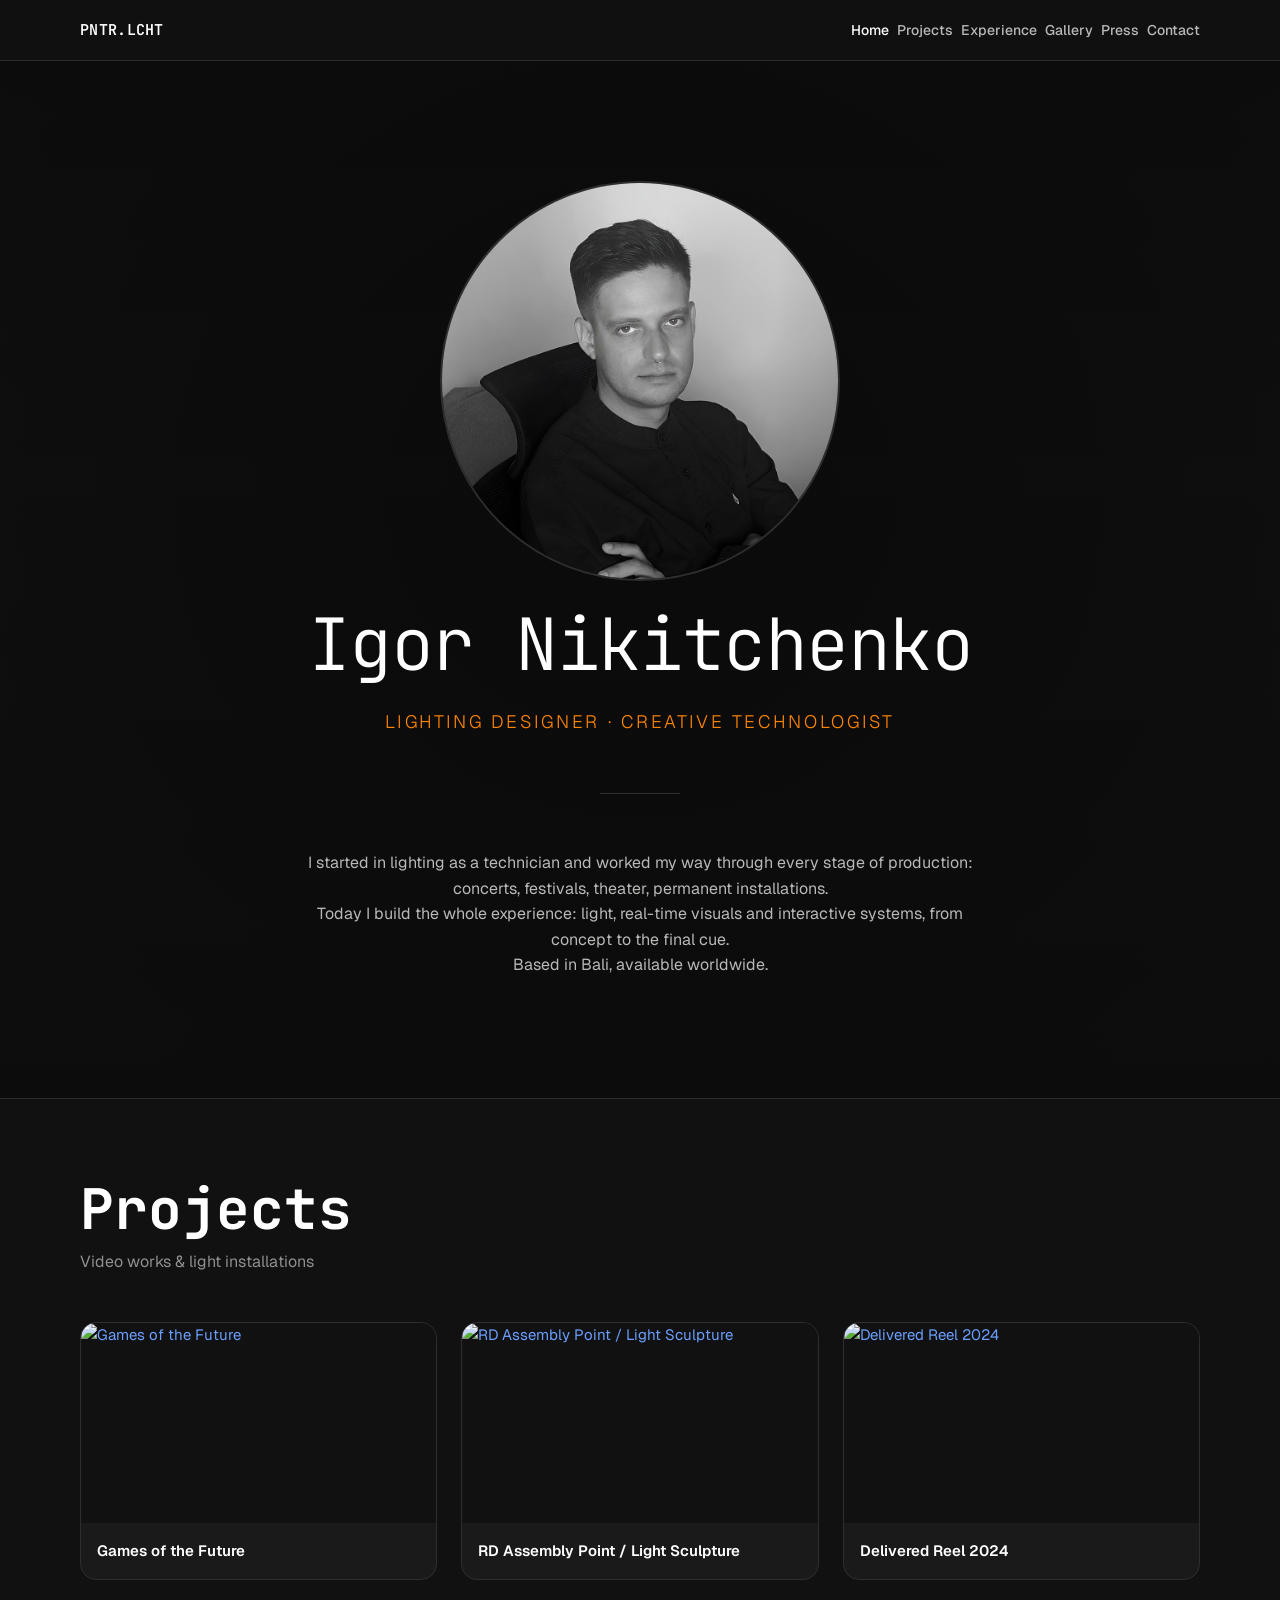
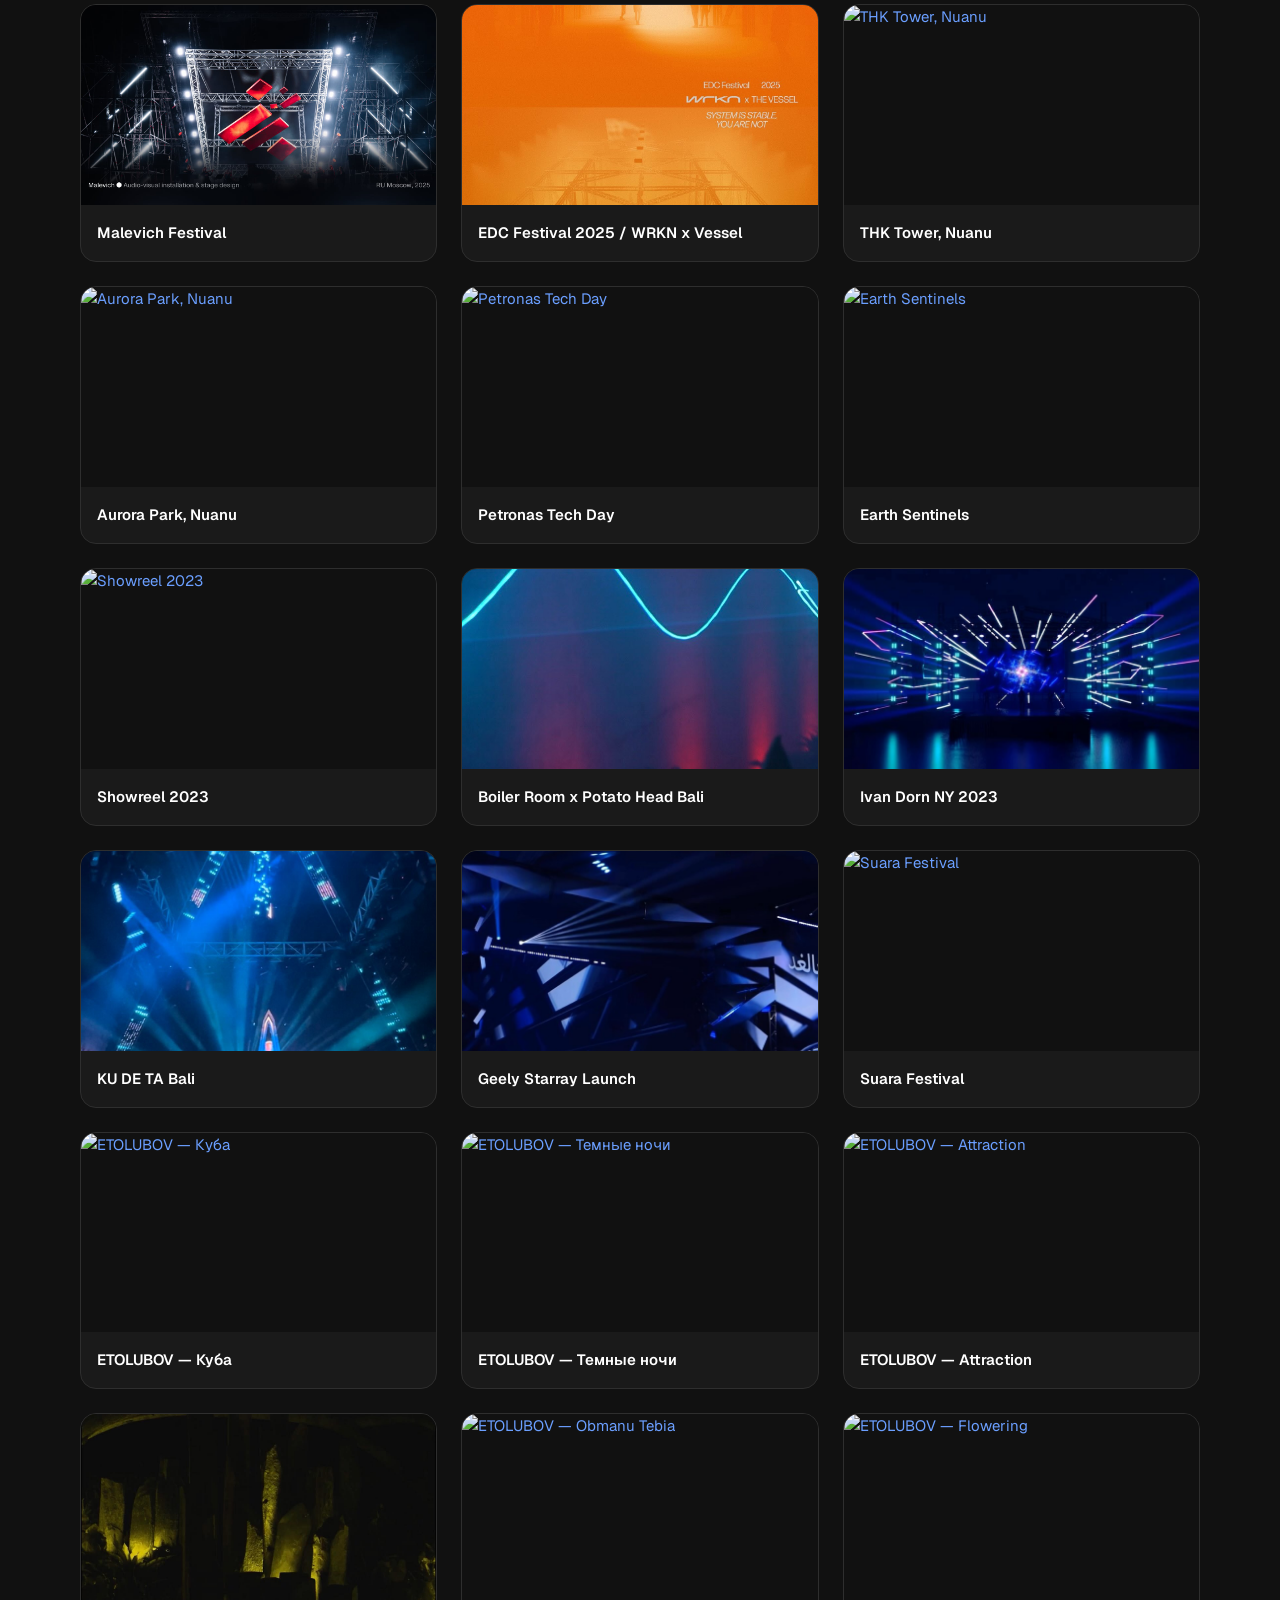
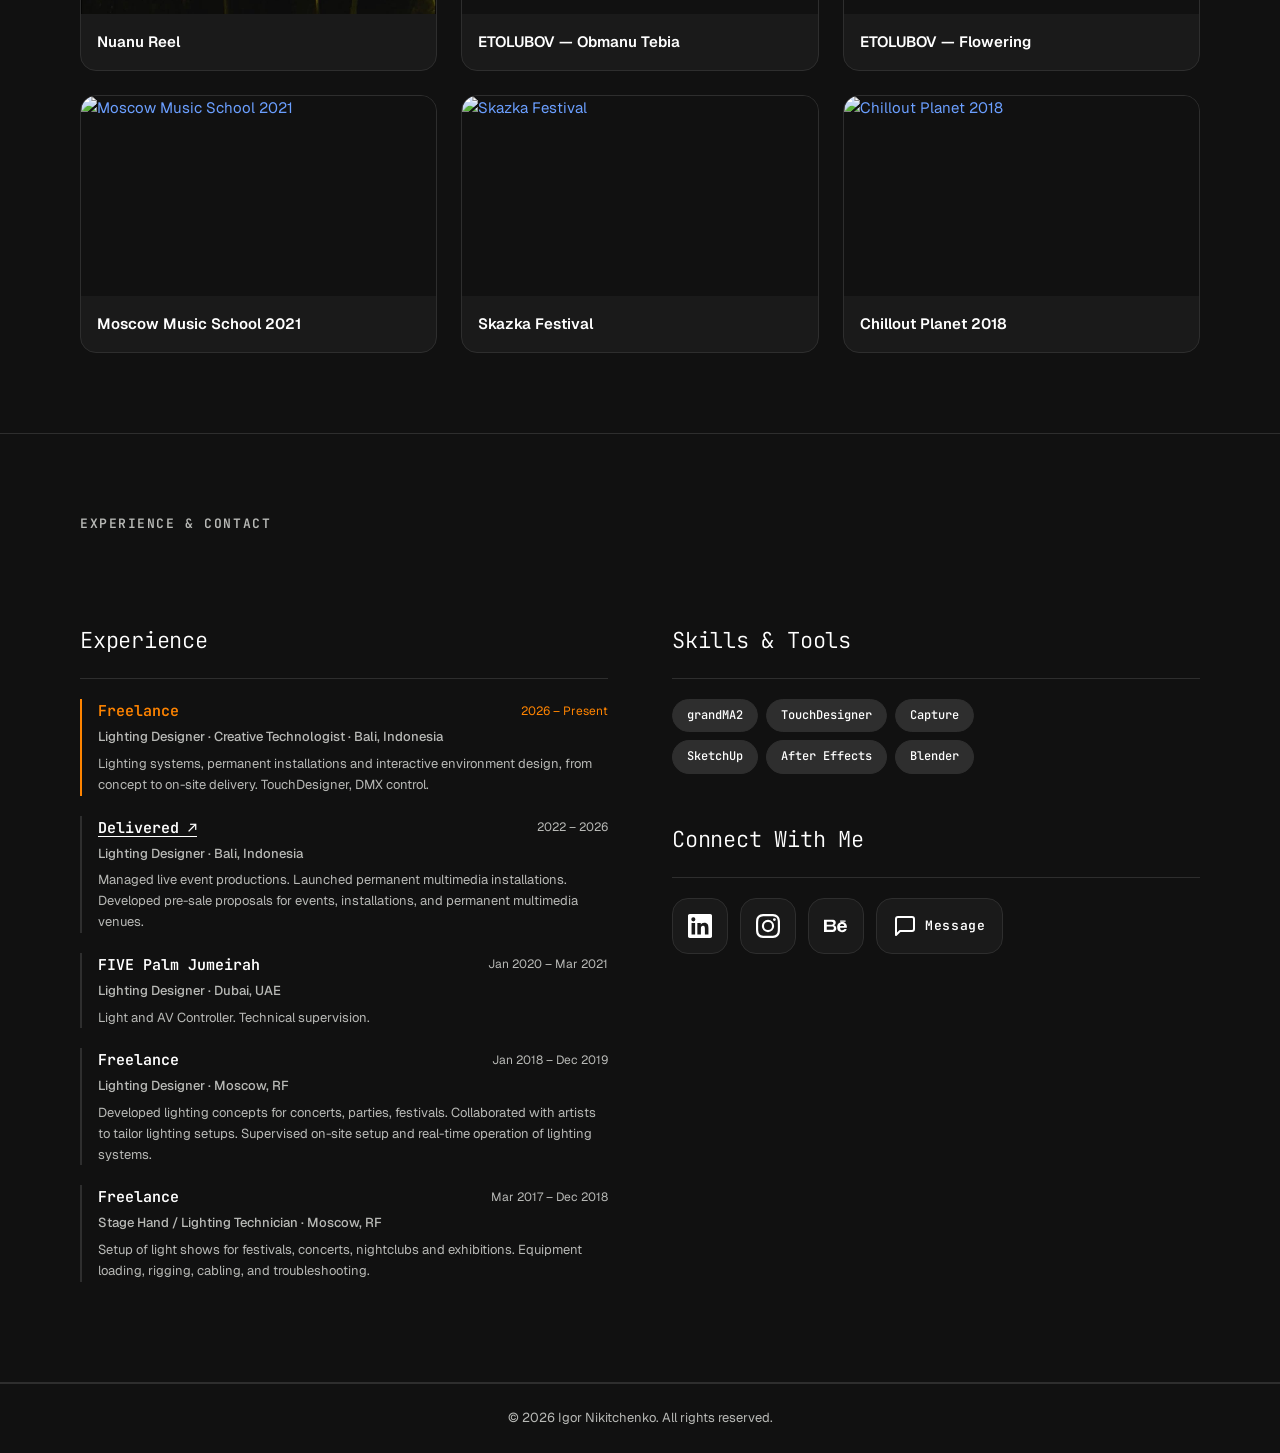
==== commit 0c016817: "Phones: cubes tilted back for depth ("Between"); Freelance role adds Lighting Designer - phone camer" ====
--- a/index.html
+++ b/index.html
@@ -5,8 +5,8 @@
   <meta name="viewport" content="width=device-width, initial-scale=1.0" />
   <title>Igor Nikitchenko — Lighting Designer &amp; Creative Technologist</title>
   <meta name="description" content="Portfolio of Igor Nikitchenko — Lighting Designer and Creative Technologist working across lighting, real-time visuals and permanent media installations." />
-  <link rel="stylesheet" href="style.css?v=19" />
-  <script src="page-transition.js?v=7"></script>
+  <link rel="stylesheet" href="style.css?v=22" />
+  <script src="page-transition.js?v=8"></script>
   <script data-goatcounter="https://pntrlcht.goatcounter.com/count"
           async src="//gc.zgo.at/count.js"></script>
 </head>
@@ -37,7 +37,7 @@
     <div class="hero-content">
       <img class="hero-avatar" src="portrait.jpg" alt="Igor Nikitchenko" />
       <h1>Igor Nikitchenko</h1>
-      <p class="hero-subtitle">Lighting Designer · Creative Technologist</p>
+      <p class="hero-subtitle"><span>Lighting Designer</span><span class="hero-sep-dot"> · </span><span>Creative Technologist</span></p>
       <div class="hero-sep"></div>
       <p class="hero-bio">I started in lighting as a technician and worked my way through every stage of production: concerts, festivals, theater, permanent installations.<br />Today I build the whole experience: light, real-time visuals and interactive systems, from concept to the final cue.<br />Based in Bali, available worldwide.</p>
     </div>
@@ -316,7 +316,7 @@
             <span class="job-name">Freelance</span>
             <span class="job-date">2026 – Present</span>
           </div>
-          <p class="job-role">Creative Technologist · Bali, Indonesia</p>
+          <p class="job-role">Lighting Designer · Creative Technologist · Bali, Indonesia</p>
           <p class="job-desc">Lighting systems, permanent installations and interactive environment design, from concept to on-site delivery. TouchDesigner, DMX control.</p>
         </div>
 
@@ -563,7 +563,7 @@
 });
 </script>
 <script src="https://cdnjs.cloudflare.com/ajax/libs/three.js/r128/three.min.js"></script>
-<script src="wave-bg.js?v=13"></script>
+<script src="wave-bg.js?v=15"></script>
 <script src="cursor.js?v=5"></script>
 <script src="nav-menu.js?v=3"></script>
 </body>
--- a/style.css
+++ b/style.css
@@ -943,8 +943,11 @@
   /* nav stays sticky on phones too: the menu button is always at hand while scrolling */
 
   /* HERO */
-  .hero h1 { font-size: 32px; }
-  .hero-subtitle { font-size: 14px; letter-spacing: 0.1em; margin-bottom: 16px; }
+  .hero h1 { font-size: min(32px, 8.8vw); white-space: nowrap; } /* name stays on one line on small phones */
+  /* phones: each title on its own line, the dot between them on its own line */
+  .hero-subtitle { font-size: 14px; letter-spacing: 0.1em; margin-bottom: 16px; display: flex; flex-direction: column; align-items: center; gap: 2px; }
+  .hero-subtitle span { white-space: nowrap; }
+  .hero-sep-dot { line-height: 1; font-size: 18px; }
   .hero-avatar, .hero-avatar-placeholder { width: 240px; height: 240px; font-size: 32px; }
   .hero-bio { font-size: 14px; }
   .hero-content { gap: 16px; }
